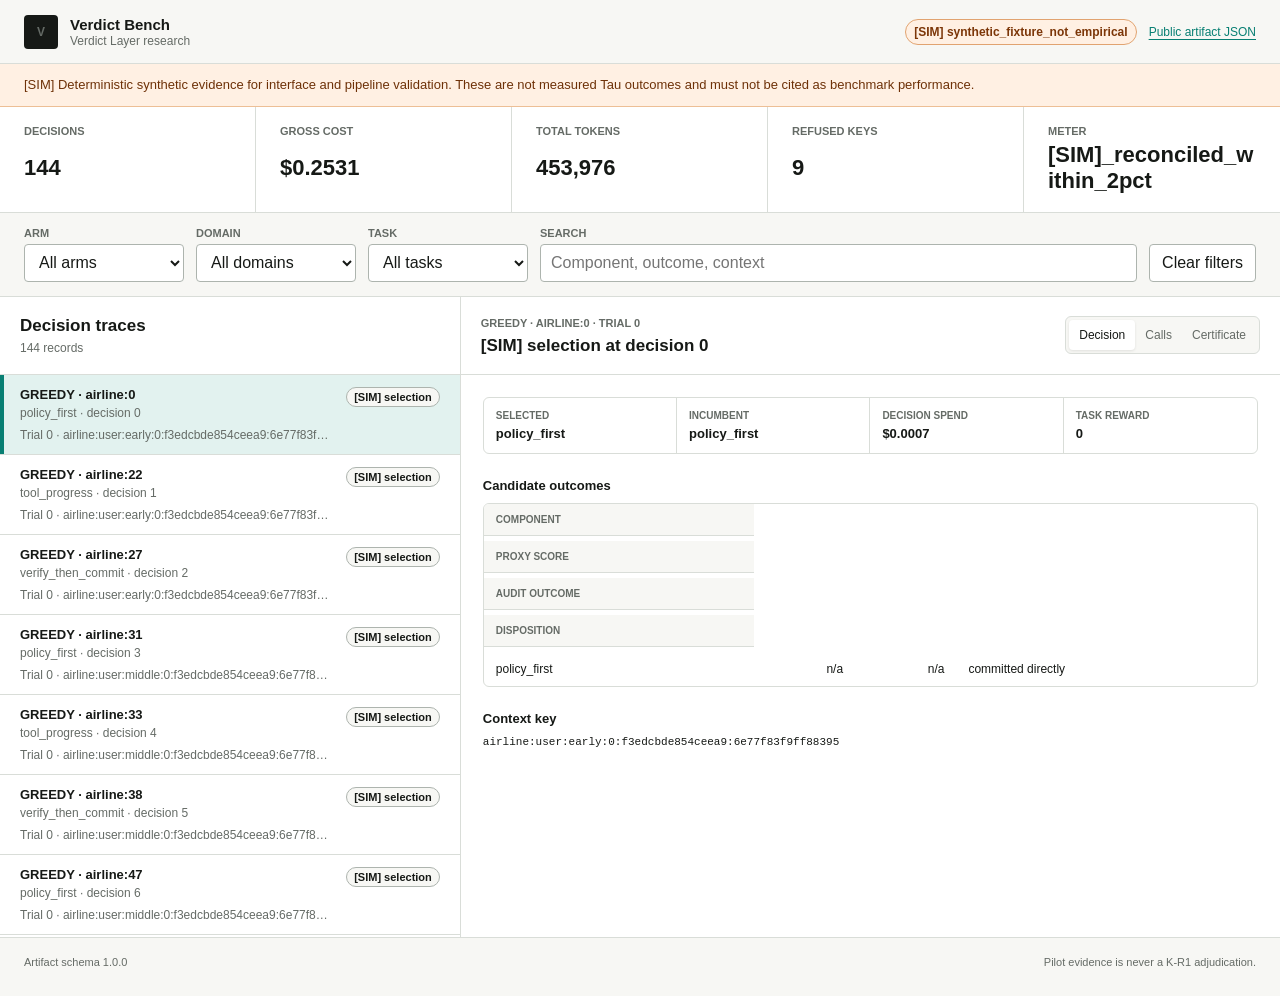
==== site/index.html @ 0c04e408 "Release Verdict Bench v0.1.0 preregistration" ====
<!doctype html>
<html lang="en">
  <head>
    <meta charset="utf-8" />
    <meta name="viewport" content="width=device-width, initial-scale=1" />
    <meta name="description" content="Verdict Bench public decision trace explorer" />
    <title>Verdict Bench Trace Explorer</title>
    <link rel="stylesheet" href="styles.css" />
  </head>
  <body>
    <header class="app-header">
      <div class="brand-block">
        <span class="brand-mark" aria-hidden="true">V</span>
        <div>
          <strong>Verdict Bench</strong>
          <span>Verdict Layer research</span>
        </div>
      </div>
      <div class="header-meta">
        <span id="run-status" class="status-badge">Loading</span>
        <a href="data.json">Public artifact JSON</a>
      </div>
    </header>

    <main>
      <section class="evidence-banner" id="evidence-banner" aria-live="polite"></section>

      <section class="metrics" aria-label="Run summary">
        <div><span>Decisions</span><strong id="metric-decisions">0</strong></div>
        <div><span>Gross cost</span><strong id="metric-cost">$0.00</strong></div>
        <div><span>Total tokens</span><strong id="metric-tokens">0</strong></div>
        <div><span>Refused keys</span><strong id="metric-refusals">0</strong></div>
        <div><span>Meter</span><strong id="metric-meter">n/a</strong></div>
      </section>

      <section class="control-band" aria-label="Trace filters">
        <label>
          <span>Arm</span>
          <select id="arm-filter"><option value="">All arms</option></select>
        </label>
        <label>
          <span>Domain</span>
          <select id="domain-filter"><option value="">All domains</option></select>
        </label>
        <label>
          <span>Task</span>
          <select id="task-filter"><option value="">All tasks</option></select>
        </label>
        <label class="search-control">
          <span>Search</span>
          <input id="trace-search" type="search" placeholder="Component, outcome, context" />
        </label>
        <button id="clear-filters" type="button">Clear filters</button>
      </section>

      <div class="workspace">
        <section class="decision-pane" aria-labelledby="decision-heading">
          <div class="pane-heading">
            <div>
              <h1 id="decision-heading">Decision traces</h1>
              <p id="result-count">0 records</p>
            </div>
          </div>
          <div id="decision-list" class="decision-list" role="listbox" tabindex="0"></div>
        </section>

        <section class="detail-pane" aria-labelledby="detail-title">
          <div class="detail-header">
            <div>
              <span id="detail-context" class="eyebrow">Select a trace</span>
              <h2 id="detail-title">Decision evidence</h2>
            </div>
            <div class="segmented" role="tablist" aria-label="Trace views">
              <button type="button" role="tab" data-tab="decision" aria-selected="true">Decision</button>
              <button type="button" role="tab" data-tab="calls" aria-selected="false">Calls</button>
              <button type="button" role="tab" data-tab="certificate" aria-selected="false">Certificate</button>
            </div>
          </div>
          <div id="detail-content" class="detail-content">
            <p class="empty-state">Choose a decision to inspect generation, scoring, spend, and certificate evidence.</p>
          </div>
        </section>
      </div>
    </main>

    <footer>
      <span id="provenance-line">Source provenance loading</span>
      <span>Pilot evidence is never a K-R1 adjudication.</span>
    </footer>

    <script src="data.js"></script>
    <script src="app.js"></script>
  </body>
</html>
---- site/styles.css ----
:root {
  color-scheme: light;
  --paper: #f7f7f4;
  --surface: #ffffff;
  --ink: #161916;
  --muted: #656b66;
  --line: #d9ddd8;
  --line-strong: #adb4ae;
  --teal: #087f73;
  --teal-soft: #e2f2ef;
  --orange: #c45f18;
  --orange-soft: #fff0e3;
  --red: #a93c35;
  --red-soft: #fae9e7;
  --focus: #0067a3;
  font-family: Inter, ui-sans-serif, -apple-system, BlinkMacSystemFont, "Segoe UI", sans-serif;
  font-size: 16px;
  letter-spacing: 0;
}

* {
  box-sizing: border-box;
}

body {
  margin: 0;
  min-width: 320px;
  background: var(--paper);
  color: var(--ink);
}

button,
input,
select {
  color: inherit;
  font: inherit;
  letter-spacing: 0;
}

button,
select,
input {
  border: 1px solid var(--line-strong);
  border-radius: 4px;
  background: var(--surface);
}

button {
  min-height: 38px;
  padding: 7px 12px;
  cursor: pointer;
}

button:hover {
  border-color: var(--ink);
}

button:focus-visible,
select:focus-visible,
input:focus-visible,
a:focus-visible,
.decision-row:focus-visible {
  outline: 3px solid color-mix(in srgb, var(--focus) 35%, transparent);
  outline-offset: 2px;
}

a {
  color: var(--teal);
  text-underline-offset: 3px;
}

.app-header {
  position: sticky;
  z-index: 10;
  top: 0;
  display: flex;
  min-height: 64px;
  align-items: center;
  justify-content: space-between;
  gap: 24px;
  padding: 10px 24px;
  border-bottom: 1px solid var(--line);
  background: color-mix(in srgb, var(--paper) 94%, transparent);
  backdrop-filter: blur(12px);
}

.brand-block,
.header-meta {
  display: flex;
  align-items: center;
  gap: 12px;
}

.brand-block > div {
  display: grid;
  gap: 1px;
}

.brand-block strong {
  font-size: 15px;
}

.brand-block span,
.header-meta {
  color: var(--muted);
  font-size: 12px;
}

.brand-mark {
  display: grid;
  width: 34px;
  height: 34px;
  place-items: center;
  border-radius: 4px;
  background: var(--ink);
  color: #fff;
  font-weight: 750;
}

.status-badge {
  display: inline-flex;
  min-height: 26px;
  align-items: center;
  padding: 3px 8px;
  border: 1px solid #e1a370;
  border-radius: 999px;
  background: var(--orange-soft);
  color: #7c3608;
  font-weight: 700;
}

main {
  width: min(1600px, 100%);
  margin: 0 auto;
}

.evidence-banner {
  min-height: 42px;
  padding: 11px 24px;
  border-bottom: 1px solid #edbf96;
  background: var(--orange-soft);
  color: #6e3108;
  font-size: 13px;
  line-height: 1.5;
}

.metrics {
  display: grid;
  grid-template-columns: repeat(5, minmax(0, 1fr));
  border-bottom: 1px solid var(--line);
  background: var(--surface);
}

.metrics > div {
  display: grid;
  min-width: 0;
  gap: 5px;
  padding: 18px 24px;
  border-right: 1px solid var(--line);
}

.metrics > div:last-child {
  border-right: 0;
}

.metrics span,
.control-band label > span,
.eyebrow {
  color: var(--muted);
  font-size: 11px;
  font-weight: 700;
  text-transform: uppercase;
}

.metrics strong {
  overflow-wrap: anywhere;
  font-size: 22px;
  font-variant-numeric: tabular-nums;
}

.control-band {
  display: grid;
  grid-template-columns: 160px 160px 160px minmax(220px, 1fr) auto;
  gap: 12px;
  align-items: end;
  padding: 14px 24px;
  border-bottom: 1px solid var(--line);
}

.control-band label {
  display: grid;
  min-width: 0;
  gap: 5px;
}

.control-band select,
.control-band input {
  width: 100%;
  height: 38px;
  padding: 7px 10px;
}

.workspace {
  display: grid;
  min-height: 640px;
  grid-template-columns: minmax(350px, 0.72fr) minmax(520px, 1.28fr);
  background: var(--surface);
}

.decision-pane {
  min-width: 0;
  border-right: 1px solid var(--line);
}

.pane-heading,
.detail-header {
  display: flex;
  min-height: 78px;
  align-items: center;
  justify-content: space-between;
  gap: 16px;
  padding: 14px 20px;
  border-bottom: 1px solid var(--line);
}

h1,
h2,
h3,
p {
  margin: 0;
}

h1,
h2 {
  font-size: 17px;
  line-height: 1.3;
}

h3 {
  font-size: 13px;
}

.pane-heading p {
  margin-top: 3px;
  color: var(--muted);
  font-size: 12px;
}

.decision-list {
  max-height: calc(100vh - 340px);
  min-height: 480px;
  overflow: auto;
}

.decision-row {
  display: grid;
  width: 100%;
  min-height: 76px;
  grid-template-columns: 1fr auto;
  gap: 8px 16px;
  align-items: center;
  padding: 12px 20px;
  border: 0;
  border-bottom: 1px solid var(--line);
  border-radius: 0;
  text-align: left;
}

.decision-row:hover {
  background: #f1f4f1;
}

.decision-row[aria-selected="true"] {
  box-shadow: inset 4px 0 0 var(--teal);
  background: var(--teal-soft);
}

.decision-primary,
.decision-secondary {
  min-width: 0;
}

.decision-primary strong,
.decision-primary span,
.decision-secondary span {
  display: block;
  overflow: hidden;
  text-overflow: ellipsis;
  white-space: nowrap;
}

.decision-primary strong {
  margin-bottom: 4px;
  font-size: 13px;
}

.decision-primary span,
.decision-secondary {
  color: var(--muted);
  font-size: 12px;
}

.outcome-chip {
  align-self: start;
  padding: 3px 7px;
  border: 1px solid var(--line-strong);
  border-radius: 999px;
  background: var(--paper);
  font-size: 11px;
  font-weight: 700;
  white-space: nowrap;
}

.outcome-chip.accept {
  border-color: #7db9b0;
  background: var(--teal-soft);
  color: #075c54;
}

.outcome-chip.refuse {
  border-color: #dda2a0;
  background: var(--red-soft);
  color: var(--red);
}

.detail-pane {
  min-width: 0;
}

.detail-header > div:first-child {
  min-width: 0;
}

.detail-header h2 {
  margin-top: 4px;
  overflow-wrap: anywhere;
}

.segmented {
  display: inline-flex;
  flex: none;
  padding: 3px;
  border: 1px solid var(--line);
  border-radius: 6px;
  background: var(--paper);
}

.segmented button {
  min-height: 30px;
  padding: 4px 10px;
  border: 0;
  background: transparent;
  color: var(--muted);
  font-size: 12px;
}

.segmented button[aria-selected="true"] {
  background: var(--surface);
  box-shadow: 0 1px 3px #00000018;
  color: var(--ink);
}

.detail-content {
  min-height: 520px;
  padding: 22px;
}

.empty-state {
  max-width: 460px;
  padding-top: 60px;
  color: var(--muted);
  line-height: 1.6;
}

.detail-grid {
  display: grid;
  grid-template-columns: repeat(4, minmax(0, 1fr));
  border: 1px solid var(--line);
  border-radius: 6px;
}

.detail-grid > div {
  min-width: 0;
  padding: 12px;
  border-right: 1px solid var(--line);
}

.detail-grid > div:last-child {
  border-right: 0;
}

.detail-grid span,
.evidence-section th {
  display: block;
  margin-bottom: 5px;
  color: var(--muted);
  font-size: 10px;
  font-weight: 700;
  text-transform: uppercase;
}

.detail-grid strong {
  display: block;
  overflow-wrap: anywhere;
  font-size: 13px;
  font-variant-numeric: tabular-nums;
}

.evidence-section {
  margin-top: 24px;
}

.evidence-section h3 {
  margin-bottom: 10px;
}

.table-wrap {
  overflow-x: auto;
  border: 1px solid var(--line);
  border-radius: 6px;
}

table {
  width: 100%;
  border-collapse: collapse;
  font-size: 12px;
}

th,
td {
  padding: 10px 12px;
  border-bottom: 1px solid var(--line);
  text-align: left;
  vertical-align: top;
}

th {
  background: var(--paper);
}

tr:last-child td {
  border-bottom: 0;
}

td.numeric {
  text-align: right;
  font-variant-numeric: tabular-nums;
  white-space: nowrap;
}

.timeline {
  border-left: 2px solid var(--line);
  margin-left: 7px;
}

.timeline-item {
  position: relative;
  display: grid;
  grid-template-columns: minmax(100px, 0.7fr) minmax(180px, 1.3fr) auto;
  gap: 14px;
  padding: 0 0 18px 20px;
  font-size: 12px;
}

.timeline-item::before {
  position: absolute;
  top: 3px;
  left: -6px;
  width: 10px;
  height: 10px;
  border: 2px solid var(--surface);
  border-radius: 50%;
  background: var(--teal);
  content: "";
}

.timeline-item span {
  min-width: 0;
  overflow-wrap: anywhere;
}

.mono {
  font-family: ui-monospace, SFMono-Regular, Menlo, Consolas, monospace;
  font-size: 11px;
}

footer {
  display: flex;
  justify-content: space-between;
  gap: 20px;
  padding: 18px 24px 28px;
  border-top: 1px solid var(--line);
  color: var(--muted);
  font-size: 11px;
}

@media (max-width: 1050px) {
  .metrics {
    grid-template-columns: repeat(3, minmax(0, 1fr));
  }

  .metrics > div:nth-child(3) {
    border-right: 0;
  }

  .metrics > div:nth-child(n + 4) {
    border-top: 1px solid var(--line);
  }

  .control-band {
    grid-template-columns: repeat(3, minmax(0, 1fr));
  }

  .search-control {
    grid-column: span 2;
  }

  .workspace {
    grid-template-columns: minmax(310px, 0.8fr) minmax(430px, 1.2fr);
  }

  .detail-grid {
    grid-template-columns: repeat(2, minmax(0, 1fr));
  }

  .detail-grid > div:nth-child(2) {
    border-right: 0;
  }

  .detail-grid > div:nth-child(n + 3) {
    border-top: 1px solid var(--line);
  }
}

@media (max-width: 760px) {
  .app-header,
  .header-meta,
  footer {
    align-items: flex-start;
    flex-direction: column;
  }

  .app-header {
    position: static;
    gap: 10px;
    padding: 12px 16px;
  }

  .header-meta {
    gap: 6px;
  }

  .evidence-banner,
  .metrics > div,
  .control-band {
    padding-left: 16px;
    padding-right: 16px;
  }

  .metrics {
    grid-template-columns: repeat(2, minmax(0, 1fr));
  }

  .metrics > div {
    border-top: 1px solid var(--line);
    border-right: 1px solid var(--line);
  }

  .metrics > div:nth-child(2n) {
    border-right: 0;
  }

  .control-band {
    grid-template-columns: 1fr 1fr;
  }

  .search-control {
    grid-column: 1 / -1;
  }

  .workspace {
    display: block;
  }

  .decision-pane {
    border-right: 0;
  }

  .decision-list {
    max-height: 420px;
    min-height: 300px;
    border-bottom: 1px solid var(--line);
  }

  .detail-header {
    align-items: flex-start;
    flex-direction: column;
  }

  .segmented {
    width: 100%;
  }

  .segmented button {
    flex: 1;
  }

  .detail-content {
    padding: 16px;
  }

  .timeline-item {
    grid-template-columns: 1fr;
    gap: 3px;
  }
}
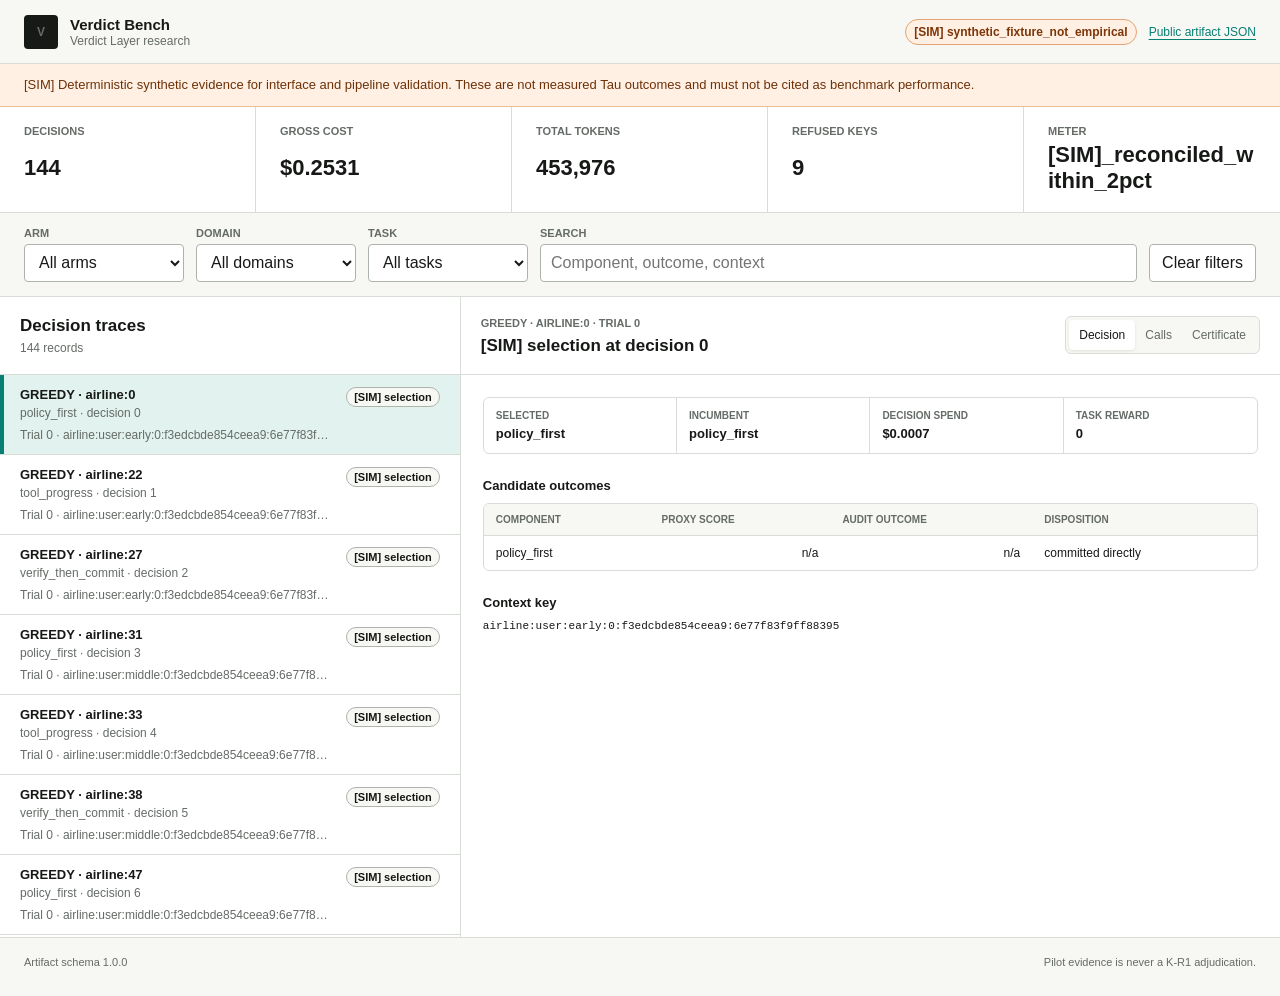
==== commit 071129fb: "Version trace explorer assets" ====
--- a/site/index.html
+++ b/site/index.html
@@ -5,7 +5,7 @@
     <meta name="viewport" content="width=device-width, initial-scale=1" />
     <meta name="description" content="Verdict Bench public decision trace explorer" />
     <title>Verdict Bench Trace Explorer</title>
-    <link rel="stylesheet" href="styles.css" />
+    <link rel="stylesheet" href="styles.css?v=sim-v0.1.0-20260709" />
   </head>
   <body>
     <header class="app-header">
@@ -88,7 +88,7 @@
       <span>Pilot evidence is never a K-R1 adjudication.</span>
     </footer>
 
-    <script src="data.js"></script>
-    <script src="app.js"></script>
+    <script src="data.js?v=sim-v0.1.0-20260709"></script>
+    <script src="app.js?v=sim-v0.1.0-20260709"></script>
   </body>
 </html>
--- a/site/styles.css
+++ b/site/styles.css
@@ -391,12 +391,15 @@
 
 .detail-grid span,
 .evidence-section th {
-  display: block;
-  margin-bottom: 5px;
   color: var(--muted);
   font-size: 10px;
   font-weight: 700;
   text-transform: uppercase;
+}
+
+.detail-grid span {
+  display: block;
+  margin-bottom: 5px;
 }
 
 .detail-grid strong {
